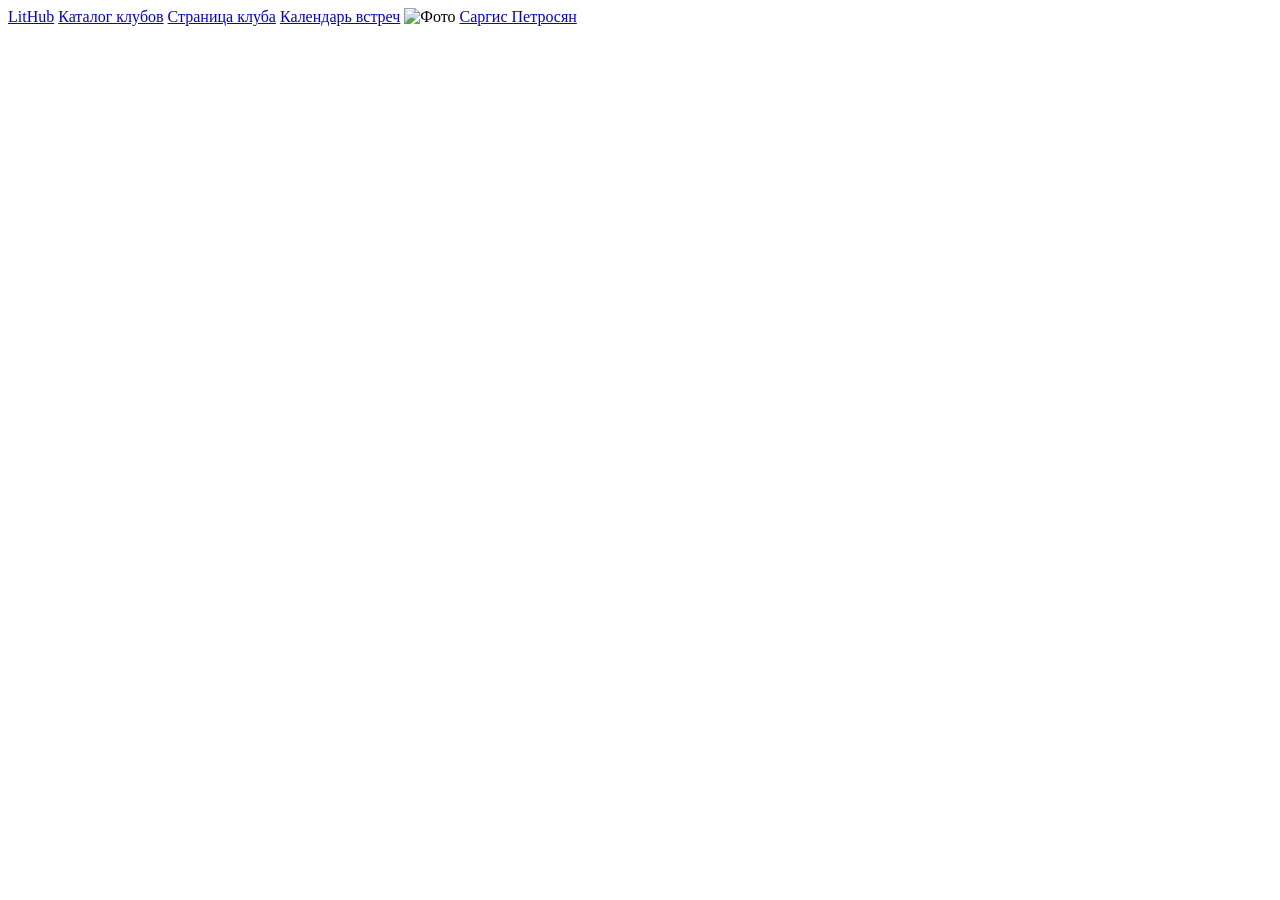
==== index.html @ 25316c32 "Initial commit" ====
<!DOCTYPE html>
<html lang="en">
<head>
    <meta charset="UTF-8">
    <meta name="viewport" content="width=device-width, initial-scale=1.0">
    <title>Главная</title>
    <link rel="stylesheet" href="/css/style.css">
</head>
<body>
    <header>
        <nav>
            <a href="/index.html">LitHub</a>
            <a href="/ClubDirectory.html">Каталог клубов</a>
            <a href="/ClubPage.html">Страница клуба</a>
            <a href="/MeetingCalendar.html">Календарь встреч</a>
            <img src="" alt="Фото">
            <a href="/profile.html">Саргис Петросян</a>
        </nav>
    </header>
    <main>
        <section></section>
    </main>
    <footer></footer>
    <script src="/js/script.js"></script>
</body>
</html>
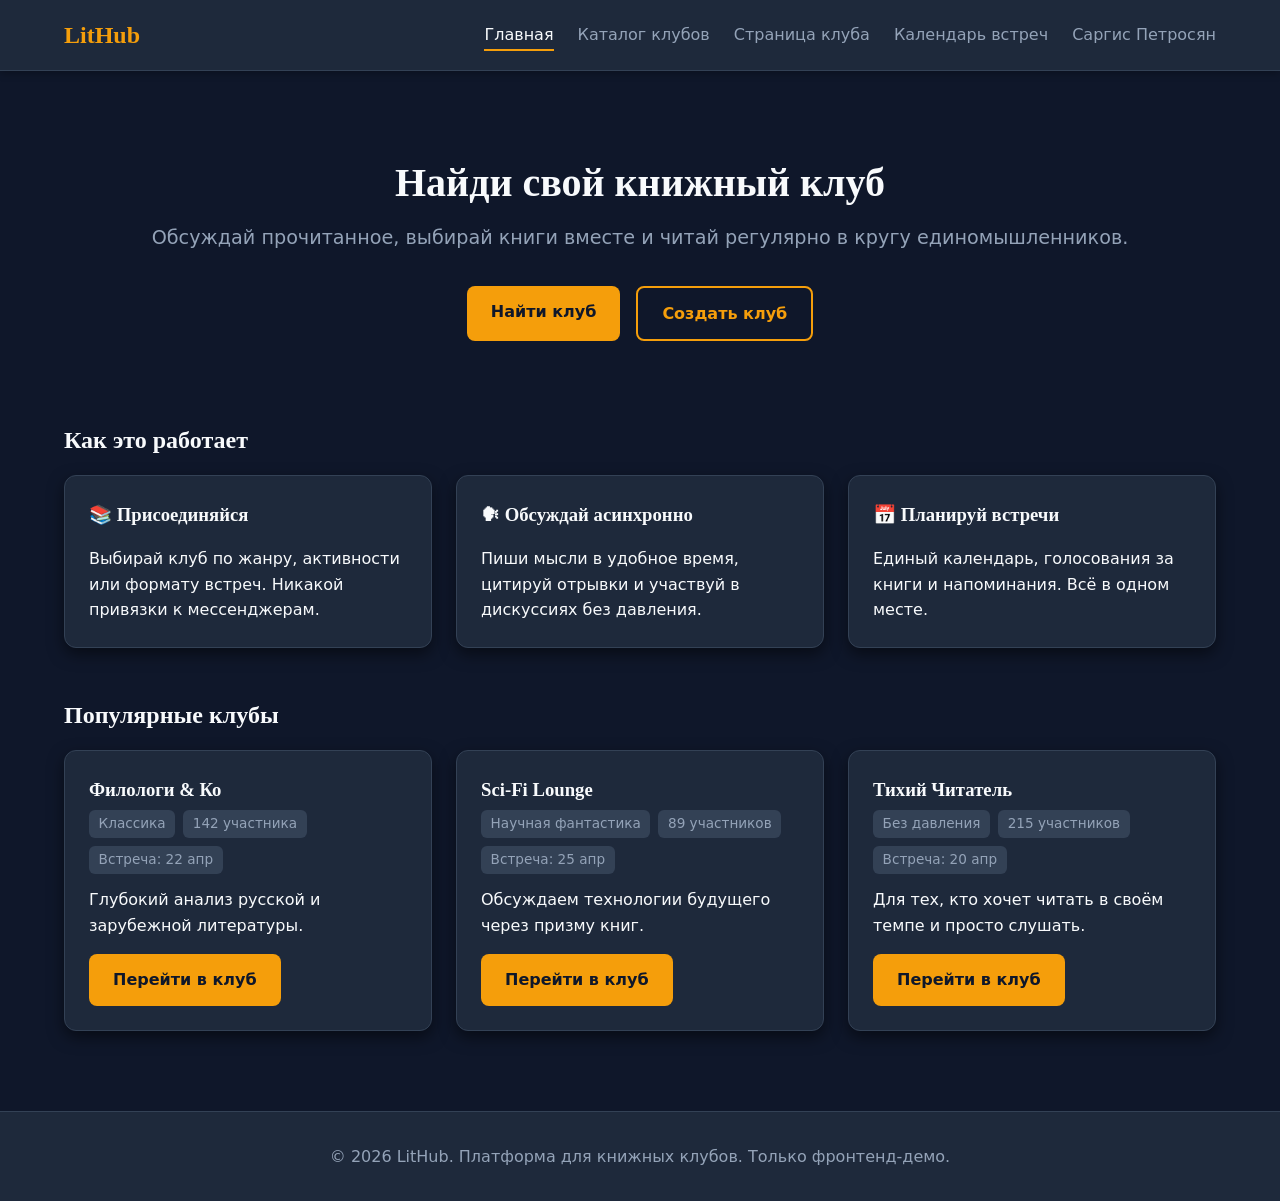
==== commit c45fc838: "Expireanse ======== 15-04-2026 ==== 18-42" ====
--- a/index.html
+++ b/index.html
@@ -1,26 +1,80 @@
 <!DOCTYPE html>
-<html lang="en">
+<html lang="ru">
 <head>
-    <meta charset="UTF-8">
-    <meta name="viewport" content="width=device-width, initial-scale=1.0">
-    <title>Главная</title>
-    <link rel="stylesheet" href="/css/style.css">
+  <meta charset="UTF-8">
+  <meta name="viewport" content="width=device-width, initial-scale=1.0">
+  <title>LitHub | Платформа для книжных клубов</title>
+  <link rel="stylesheet" href="/css/style.css">
 </head>
 <body>
-    <header>
-        <nav>
-            <a href="/index.html">LitHub</a>
-            <a href="/ClubDirectory.html">Каталог клубов</a>
-            <a href="/ClubPage.html">Страница клуба</a>
-            <a href="/MeetingCalendar.html">Календарь встреч</a>
-            <img src="" alt="Фото">
-            <a href="/profile.html">Саргис Петросян</a>
-        </nav>
-    </header>
-    <main>
-        <section></section>
-    </main>
-    <footer></footer>
-    <script src="/js/script.js"></script>
+  <header>
+    <nav>
+      <a href="/index.html" class="logo">LitHub</a>
+      <ul class="nav-links">
+        <li><a href="/index.html" class="active">Главная</a></li>
+        <li><a href="/ClubDirectory.html">Каталог клубов</a></li>
+        <li><a href="/ClubPage.html">Страница клуба</a></li>
+        <li><a href="/MeetingCalendar.html">Календарь встреч</a></li>
+        <li><a href="/profile.html">Саргис Петросян</a></li>
+      </ul>
+    </nav>
+  </header>
+
+  <main>
+    <section class="hero">
+      <h1>Найди свой книжный клуб</h1>
+      <p>Обсуждай прочитанное, выбирай книги вместе и читай регулярно в кругу единомышленников.</p>
+      <div class="actions">
+        <a href="/ClubDirectory.html" class="btn">Найти клуб</a>
+        <a href="/ClubPage.html" class="btn btn-outline">Создать клуб</a>
+      </div>
+    </section>
+
+    <section style="margin-top: 3rem;">
+      <h2>Как это работает</h2>
+      <div class="grid grid-3">
+        <div class="card">
+          <h3>📚 Присоединяйся</h3>
+          <p>Выбирай клуб по жанру, активности или формату встреч. Никакой привязки к мессенджерам.</p>
+        </div>
+        <div class="card">
+          <h3>🗣 Обсуждай асинхронно</h3>
+          <p>Пиши мысли в удобное время, цитируй отрывки и участвуй в дискуссиях без давления.</p>
+        </div>
+        <div class="card">
+          <h3>📅 Планируй встречи</h3>
+          <p>Единый календарь, голосования за книги и напоминания. Всё в одном месте.</p>
+        </div>
+      </div>
+    </section>
+
+    <section style="margin-top: 3rem;">
+      <h2>Популярные клубы</h2>
+      <div class="grid grid-3">
+        <div class="card club-card">
+          <h3>Филологи & Ко</h3>
+          <div class="club-meta"><span>Классика</span><span>142 участника</span><span>Встреча: 22 апр</span></div>
+          <p>Глубокий анализ русской и зарубежной литературы.</p>
+          <a href="/ClubPage.html" class="btn" style="margin-top: 1rem;">Перейти в клуб</a>
+        </div>
+        <div class="card club-card">
+          <h3>Sci-Fi Lounge</h3>
+          <div class="club-meta"><span>Научная фантастика</span><span>89 участников</span><span>Встреча: 25 апр</span></div>
+          <p>Обсуждаем технологии будущего через призму книг.</p>
+          <a href="/ClubPage.html" class="btn" style="margin-top: 1rem;">Перейти в клуб</a>
+        </div>
+        <div class="card club-card">
+          <h3>Тихий Читатель</h3>
+          <div class="club-meta"><span>Без давления</span><span>215 участников</span><span>Встреча: 20 апр</span></div>
+          <p>Для тех, кто хочет читать в своём темпе и просто слушать.</p>
+          <a href="/ClubPage.html" class="btn" style="margin-top: 1rem;">Перейти в клуб</a>
+        </div>
+      </div>
+    </section>
+  </main>
+
+  <footer>
+    <p>&copy; 2026 LitHub. Платформа для книжных клубов. Только фронтенд-демо.</p>
+  </footer>
 </body>
 </html>
--- a/css/style.css
+++ b/css/style.css
@@ -0,0 +1,203 @@
+:root {
+  --bg: #0f172a;
+  --card-bg: #1e293b;
+  --primary: #334155;
+  --primary-light: #475569;
+  --accent: #f59e0b;
+  --accent-light: #d97706;
+  --text: #f8fafc;
+  --text-light: #94a3b8;
+  --border: #334155;
+  --success: #22c55e;
+  --danger: #ef4444;
+  --shadow: 0 6px 16px rgba(0,0,0,0.5);
+  --radius: 12px;
+  --font-sans: system-ui, -apple-system, "Segoe UI", Roboto, sans-serif;
+  --font-serif: Georgia, "Times New Roman", serif;
+  --max-width: 1200px;
+  --header-height: 70px;
+}
+
+* { box-sizing: border-box; margin: 0; padding: 0; }
+html { scroll-behavior: smooth; }
+body {
+  font-family: var(--font-sans);
+  background: var(--bg);
+  color: var(--text);
+  line-height: 1.6;
+  min-height: 100vh;
+  display: flex;
+  flex-direction: column;
+}
+
+/* Scrollbar */
+::-webkit-scrollbar { width: 8px; }
+::-webkit-scrollbar-track { background: var(--bg); }
+::-webkit-scrollbar-thumb { background: var(--primary); border-radius: 4px; }
+::-webkit-scrollbar-thumb:hover { background: var(--primary-light); }
+
+/* Header & Nav */
+header {
+  background: var(--card-bg);
+  border-bottom: 1px solid var(--border);
+  position: sticky; top: 0; z-index: 100;
+  box-shadow: 0 2px 8px rgba(0,0,0,0.3);
+}
+nav {
+  max-width: var(--max-width);
+  margin: 0 auto;
+  padding: 0 1.5rem;
+  height: var(--header-height);
+  display: flex; justify-content: space-between; align-items: center;
+}
+.logo {
+  font-family: var(--font-serif);
+  font-size: 1.5rem; font-weight: 700;
+  color: var(--accent); text-decoration: none;
+}
+.nav-links { list-style: none; display: flex; gap: 1.5rem; }
+.nav-links a {
+  text-decoration: none; color: var(--text-light); font-weight: 500;
+  padding: 0.4rem 0; position: relative; transition: color 0.2s;
+}
+.nav-links a:hover, .nav-links a.active { color: var(--text); }
+.nav-links a.active::after {
+  content: ''; position: absolute; bottom: 0; left: 0;
+  width: 100%; height: 2px; background: var(--accent);
+}
+.nav-toggle { display: none; background: none; border: none; color: var(--text); font-size: 1.5rem; cursor: pointer; }
+
+/* Layout */
+main { flex: 1; max-width: var(--max-width); margin: 2rem auto; padding: 0 1.5rem; width: 100%; }
+footer {
+  text-align: center; padding: 2rem; background: var(--card-bg);
+  border-top: 1px solid var(--border); margin-top: 3rem; color: var(--text-light);
+}
+
+/* Components */
+h1, h2, h3 { font-family: var(--font-serif); margin-bottom: 1rem; color: var(--text); }
+.btn {
+  display: inline-block; padding: 0.8rem 1.5rem; background: var(--accent);
+  color: #0f172a; text-decoration: none; border-radius: 8px; font-weight: 600;
+  border: none; cursor: pointer; transition: all 0.2s;
+}
+.btn:hover { background: var(--accent-light); transform: translateY(-1px); }
+.btn:disabled { opacity: 0.6; cursor: not-allowed; }
+.btn-outline { background: transparent; border: 2px solid var(--accent); color: var(--accent); }
+.btn-outline:hover { background: var(--accent); color: #0f172a; }
+.btn-sm { padding: 0.5rem 1rem; font-size: 0.9rem; }
+
+.card {
+  background: var(--card-bg); border-radius: var(--radius); padding: 1.5rem;
+  box-shadow: var(--shadow); border: 1px solid var(--border); transition: transform 0.2s;
+}
+.card:hover { transform: translateY(-2px); }
+.grid { display: grid; gap: 1.5rem; }
+.grid-2 { grid-template-columns: repeat(auto-fit, minmax(300px, 1fr)); }
+.grid-3 { grid-template-columns: repeat(auto-fit, minmax(260px, 1fr)); }
+.grid-4 { grid-template-columns: repeat(auto-fit, minmax(200px, 1fr)); }
+
+/* Hero */
+.hero { text-align: center; padding: 3rem 0 2rem; }
+.hero h1 { font-size: clamp(1.8rem, 5vw, 2.5rem); margin-bottom: 0.5rem; }
+.hero p { font-size: clamp(1rem, 2vw, 1.2rem); color: var(--text-light); margin-bottom: 2rem; }
+.hero .actions { display: flex; gap: 1rem; justify-content: center; flex-wrap: wrap; }
+
+/* Directory & Filters */
+.filters { display: flex; gap: 1rem; margin-bottom: 1.5rem; flex-wrap: wrap; }
+.filters input, .filters select {
+  padding: 0.7rem; background: var(--primary); border: 1px solid var(--border); 
+  border-radius: 8px; color: var(--text); flex: 1; min-width: 200px;
+}
+.filters input::placeholder { color: var(--text-light); }
+.club-card h3 { margin-bottom: 0.3rem; }
+.club-meta { display: flex; gap: 0.5rem; flex-wrap: wrap; font-size: 0.85rem; color: var(--text-light); margin-bottom: 0.8rem; }
+.club-meta span { background: var(--primary); padding: 0.2rem 0.6rem; border-radius: 6px; }
+
+/* Club Page Tabs */
+.tabs { display: flex; gap: 0.5rem; border-bottom: 2px solid var(--border); margin-bottom: 1.5rem; flex-wrap: wrap; overflow-x: auto; }
+.tab-btn {
+  background: none; border: none; padding: 0.8rem 1.2rem; cursor: pointer;
+  font-weight: 500; color: var(--text-light); border-bottom: 3px solid transparent; white-space: nowrap;
+}
+.tab-btn:hover { color: var(--text); }
+.tab-btn.active { color: var(--accent); border-bottom-color: var(--accent); }
+.tab-content { display: none; animation: fadeIn 0.3s; }
+.tab-content.active { display: block; }
+@keyframes fadeIn { from { opacity: 0; transform: translateY(8px); } to { opacity: 1; transform: translateY(0); } }
+
+/* Book & Voting */
+.book-preview { display: flex; gap: 1.5rem; align-items: start; margin-bottom: 1.5rem; flex-wrap: wrap; }
+.book-cover { width: 100px; height: 150px; background: var(--primary); border-radius: 8px; display: flex; align-items: center; justify-content: center; color: var(--text-light); flex-shrink: 0; }
+.vote-option { margin-bottom: 1.2rem; padding-bottom: 0.8rem; border-bottom: 1px dashed var(--border); }
+.vote-option:last-child { border-bottom: none; }
+.vote-header { display: flex; justify-content: space-between; margin-bottom: 0.3rem; }
+.vote-bar { height: 10px; background: var(--primary); border-radius: 5px; overflow: hidden; margin: 0.5rem 0; }
+.vote-fill { height: 100%; background: var(--success); width: 0%; transition: width 0.5s ease; }
+
+/* Chat */
+.chat-box { 
+  background: var(--bg); border: 1px solid var(--border); border-radius: var(--radius); 
+  height: 400px; overflow-y: auto; padding: 1rem; display: flex; flex-direction: column; gap: 0.8rem; margin-bottom: 1rem; 
+}
+.msg { max-width: 85%; padding: 0.8rem 1rem; border-radius: 12px; font-size: 0.95rem; position: relative; }
+.msg.self { align-self: flex-end; background: var(--accent); color: #0f172a; border-bottom-right-radius: 2px; }
+.msg.other { align-self: flex-start; background: var(--card-bg); border: 1px solid var(--border); border-bottom-left-radius: 2px; }
+.msg-meta { font-size: 0.7rem; opacity: 0.7; margin-bottom: 0.2rem; display: block; }
+.chat-input { display: flex; gap: 0.5rem; }
+.chat-input input { 
+  flex: 1; padding: 0.8rem; background: var(--primary); border: 1px solid var(--border); 
+  border-radius: 8px; color: var(--text); outline: none; 
+}
+.chat-input input:focus { border-color: var(--accent); }
+
+/* Calendar */
+.calendar-header { display: flex; justify-content: space-between; align-items: center; margin-bottom: 1.5rem; flex-wrap: wrap; gap: 1rem; }
+.calendar-grid { display: grid; grid-template-columns: repeat(7, 1fr); gap: 6px; }
+.day-header { text-align: center; font-weight: 600; color: var(--text-light); padding: 0.5rem 0; font-size: 0.85rem; }
+.day-cell {
+  background: var(--card-bg); border: 1px solid var(--border); border-radius: 8px;
+  min-height: 70px; padding: 0.4rem; font-size: 0.8rem; position: relative; transition: background 0.2s;
+}
+.day-cell:hover { background: var(--primary-light); }
+.day-cell.empty { background: transparent; border: none; }
+.day-cell.today { border-color: var(--accent); background: rgba(245, 158, 11, 0.1); }
+.event {
+  background: var(--accent); color: #0f172a; padding: 0.15rem 0.3rem;
+  border-radius: 4px; font-size: 0.7rem; margin-top: 0.2rem; display: block;
+  overflow: hidden; text-overflow: ellipsis; white-space: nowrap;
+}
+
+/* Profile */
+.profile-hero { display: flex; gap: 1.5rem; align-items: center; flex-wrap: wrap; margin-bottom: 2rem; padding: 1.5rem; background: var(--card-bg); border-radius: var(--radius); border: 1px solid var(--border); }
+.avatar { width: 90px; height: 90px; border-radius: 50%; background: var(--accent); color: #0f172a; display: flex; align-items: center; justify-content: center; font-size: 2rem; font-weight: 700; font-family: var(--font-serif); flex-shrink: 0; }
+.profile-stats { display: flex; gap: 1.5rem; margin-top: 0.5rem; flex-wrap: wrap; }
+.stat-item { text-align: center; }
+.stat-num { font-size: 1.3rem; font-weight: bold; color: var(--accent); }
+.stat-label { font-size: 0.75rem; color: var(--text-light); text-transform: uppercase; letter-spacing: 0.5px; }
+.tag { display: inline-block; background: var(--primary); border: 1px solid var(--border); padding: 0.3rem 0.7rem; border-radius: 20px; margin: 0.2rem; font-size: 0.85rem; color: var(--text); }
+.tag.mod { border-color: var(--accent); background: rgba(245, 158, 11, 0.15); color: var(--accent); }
+
+/* Responsive */
+@media (max-width: 768px) {
+  nav { padding: 0 1rem; }
+  .nav-toggle { display: block; }
+  .nav-links {
+    position: absolute; top: var(--header-height); left: 0; right: 0;
+    background: var(--card-bg); flex-direction: column; gap: 0;
+    border-bottom: 1px solid var(--border); display: none;
+  }
+  .nav-links.open { display: flex; }
+  .nav-links a { padding: 1rem; border-bottom: 1px solid var(--border); }
+  .hero { padding: 2rem 0 1.5rem; }
+  .book-preview { flex-direction: column; align-items: flex-start; }
+  .calendar-grid { gap: 4px; }
+  .day-cell { min-height: 50px; font-size: 0.75rem; }
+  .event { font-size: 0.65rem; }
+}
+@media (max-width: 480px) {
+  .grid-2, .grid-3 { grid-template-columns: 1fr; }
+  .profile-hero { flex-direction: column; text-align: center; }
+  .profile-stats { justify-content: center; }
+  .filters { flex-direction: column; }
+}
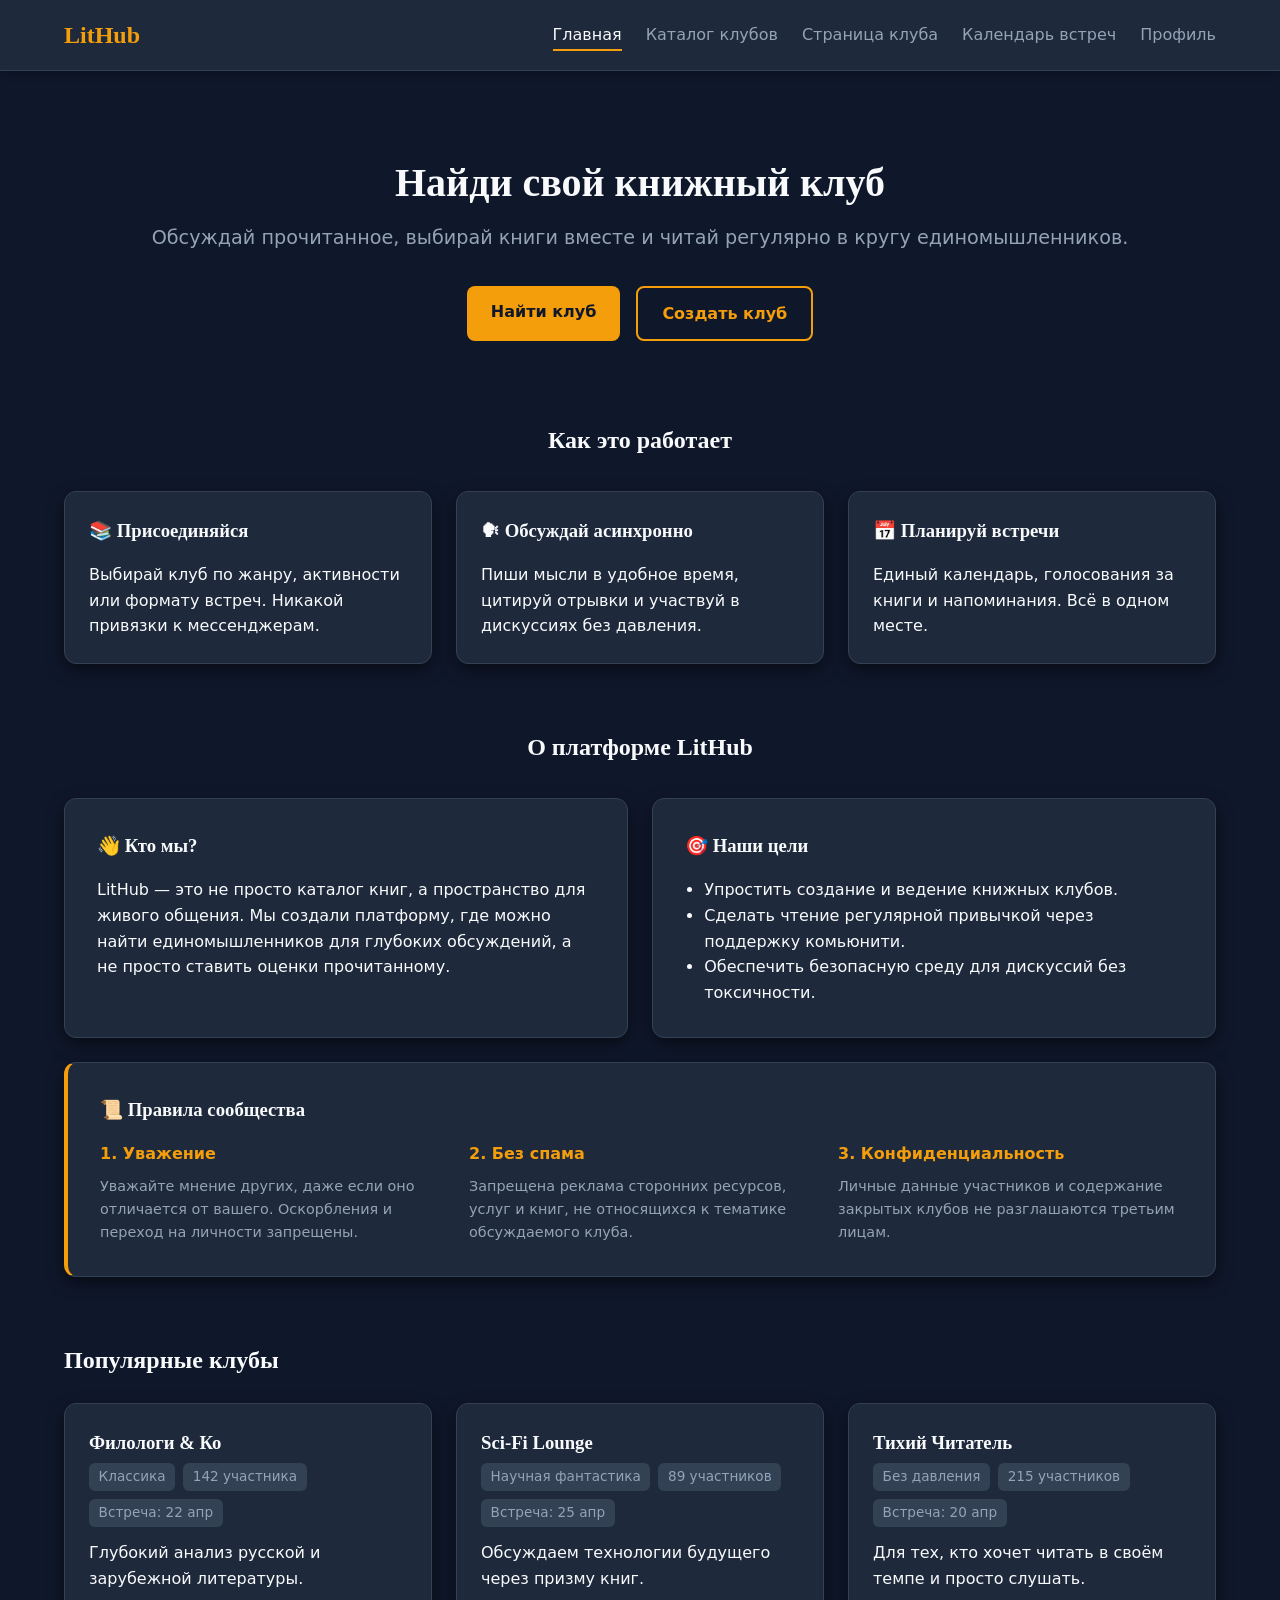
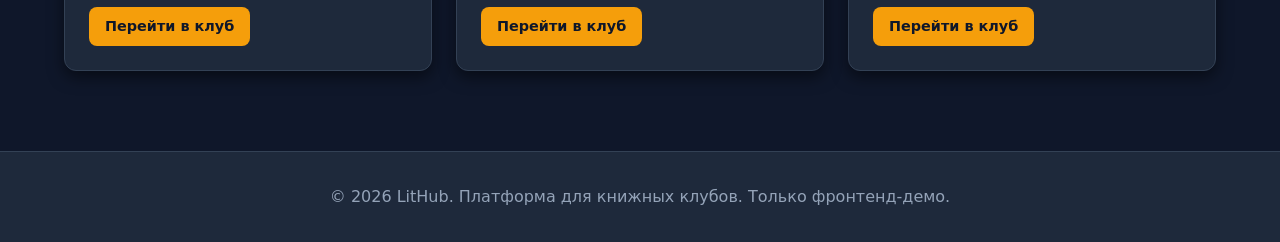
==== commit 8de75cbd: "Expireanse ======== 15-04-2026 ==== 19-16" ====
--- a/index.html
+++ b/index.html
@@ -15,23 +15,26 @@
         <li><a href="/ClubDirectory.html">Каталог клубов</a></li>
         <li><a href="/ClubPage.html">Страница клуба</a></li>
         <li><a href="/MeetingCalendar.html">Календарь встреч</a></li>
-        <li><a href="/profile.html">Саргис Петросян</a></li>
+        <li><a href="/profile.html">Профиль</a></li>
       </ul>
+      <button class="nav-toggle">☰</button>
     </nav>
   </header>
 
   <main>
+    <!-- Hero Section -->
     <section class="hero">
       <h1>Найди свой книжный клуб</h1>
       <p>Обсуждай прочитанное, выбирай книги вместе и читай регулярно в кругу единомышленников.</p>
       <div class="actions">
         <a href="/ClubDirectory.html" class="btn">Найти клуб</a>
-        <a href="/ClubPage.html" class="btn btn-outline">Создать клуб</a>
+        <a href="/profile.html" class="btn btn-outline">Создать клуб</a>
       </div>
     </section>
 
+    <!-- How it works -->
     <section style="margin-top: 3rem;">
-      <h2>Как это работает</h2>
+      <h2 style="text-align: center; margin-bottom: 2rem;">Как это работает</h2>
       <div class="grid grid-3">
         <div class="card">
           <h3>📚 Присоединяйся</h3>
@@ -48,26 +51,68 @@
       </div>
     </section>
 
-    <section style="margin-top: 3rem;">
-      <h2>Популярные клубы</h2>
-      <div class="grid grid-3">
+    <!-- NEW: About, Goals & Rules Section -->
+    <section style="margin-top: 4rem;">
+      <h2 style="text-align: center; margin-bottom: 2rem;">О платформе LitHub</h2>
+      <div class="grid grid-2">
+        <!-- About Us -->
+        <div class="card" style="padding: 2rem;">
+          <h3>👋 Кто мы?</h3>
+          <p>LitHub — это не просто каталог книг, а пространство для живого общения. Мы создали платформу, где можно найти единомышленников для глубоких обсуждений, а не просто ставить оценки прочитанному.</p>
+        </div>
+        <!-- Goals -->
+        <div class="card" style="padding: 2rem;">
+          <h3>🎯 Наши цели</h3>
+          <ul style="padding-left: 1.2rem; margin-top: 0.5rem;">
+            <li>Упростить создание и ведение книжных клубов.</li>
+            <li>Сделать чтение регулярной привычкой через поддержку комьюнити.</li>
+            <li>Обеспечить безопасную среду для дискуссий без токсичности.</li>
+          </ul>
+        </div>
+      </div>
+      
+      <!-- Rules -->
+      <div class="card" style="margin-top: 1.5rem; padding: 2rem; border-left: 4px solid var(--accent);">
+        <h3 style="margin-bottom: 1rem;">📜 Правила сообщества</h3>
+        <div style="display: grid; grid-template-columns: repeat(auto-fit, minmax(200px, 1fr)); gap: 1.5rem;">
+          <div>
+            <strong style="color: var(--accent);">1. Уважение</strong>
+            <p style="font-size: 0.9rem; color: var(--text-light); margin-top: 0.5rem;">Уважайте мнение других, даже если оно отличается от вашего. Оскорбления и переход на личности запрещены.</p>
+          </div>
+          <div>
+            <strong style="color: var(--accent);">2. Без спама</strong>
+            <p style="font-size: 0.9rem; color: var(--text-light); margin-top: 0.5rem;">Запрещена реклама сторонних ресурсов, услуг и книг, не относящихся к тематике обсуждаемого клуба.</p>
+          </div>
+          <div>
+            <strong style="color: var(--accent);">3. Конфиденциальность</strong>
+            <p style="font-size: 0.9rem; color: var(--text-light); margin-top: 0.5rem;">Личные данные участников и содержание закрытых клубов не разглашаются третьим лицам.</p>
+          </div>
+        </div>
+      </div>
+    </section>
+
+    <!-- Popular Clubs -->
+    <section style="margin-top: 4rem;">
+      <h2 style="margin-bottom: 1.5rem;">Популярные клубы</h2>
+      <div class="grid grid-3" id="clubs-list">
+        <!-- Статический контент для демо, который может быть перезаписан JS -->
         <div class="card club-card">
           <h3>Филологи & Ко</h3>
           <div class="club-meta"><span>Классика</span><span>142 участника</span><span>Встреча: 22 апр</span></div>
           <p>Глубокий анализ русской и зарубежной литературы.</p>
-          <a href="/ClubPage.html" class="btn" style="margin-top: 1rem;">Перейти в клуб</a>
+          <a href="/ClubPage.html?id=c1" class="btn btn-sm" style="margin-top: 1rem;">Перейти в клуб</a>
         </div>
         <div class="card club-card">
           <h3>Sci-Fi Lounge</h3>
           <div class="club-meta"><span>Научная фантастика</span><span>89 участников</span><span>Встреча: 25 апр</span></div>
           <p>Обсуждаем технологии будущего через призму книг.</p>
-          <a href="/ClubPage.html" class="btn" style="margin-top: 1rem;">Перейти в клуб</a>
+          <a href="/ClubPage.html?id=c3" class="btn btn-sm" style="margin-top: 1rem;">Перейти в клуб</a>
         </div>
         <div class="card club-card">
           <h3>Тихий Читатель</h3>
           <div class="club-meta"><span>Без давления</span><span>215 участников</span><span>Встреча: 20 апр</span></div>
           <p>Для тех, кто хочет читать в своём темпе и просто слушать.</p>
-          <a href="/ClubPage.html" class="btn" style="margin-top: 1rem;">Перейти в клуб</a>
+          <a href="/ClubPage.html?id=c2" class="btn btn-sm" style="margin-top: 1rem;">Перейти в клуб</a>
         </div>
       </div>
     </section>
@@ -76,5 +121,7 @@
   <footer>
     <p>&copy; 2026 LitHub. Платформа для книжных клубов. Только фронтенд-демо.</p>
   </footer>
+  
+  <script src="/js/script.js" defer></script>
 </body>
 </html>
